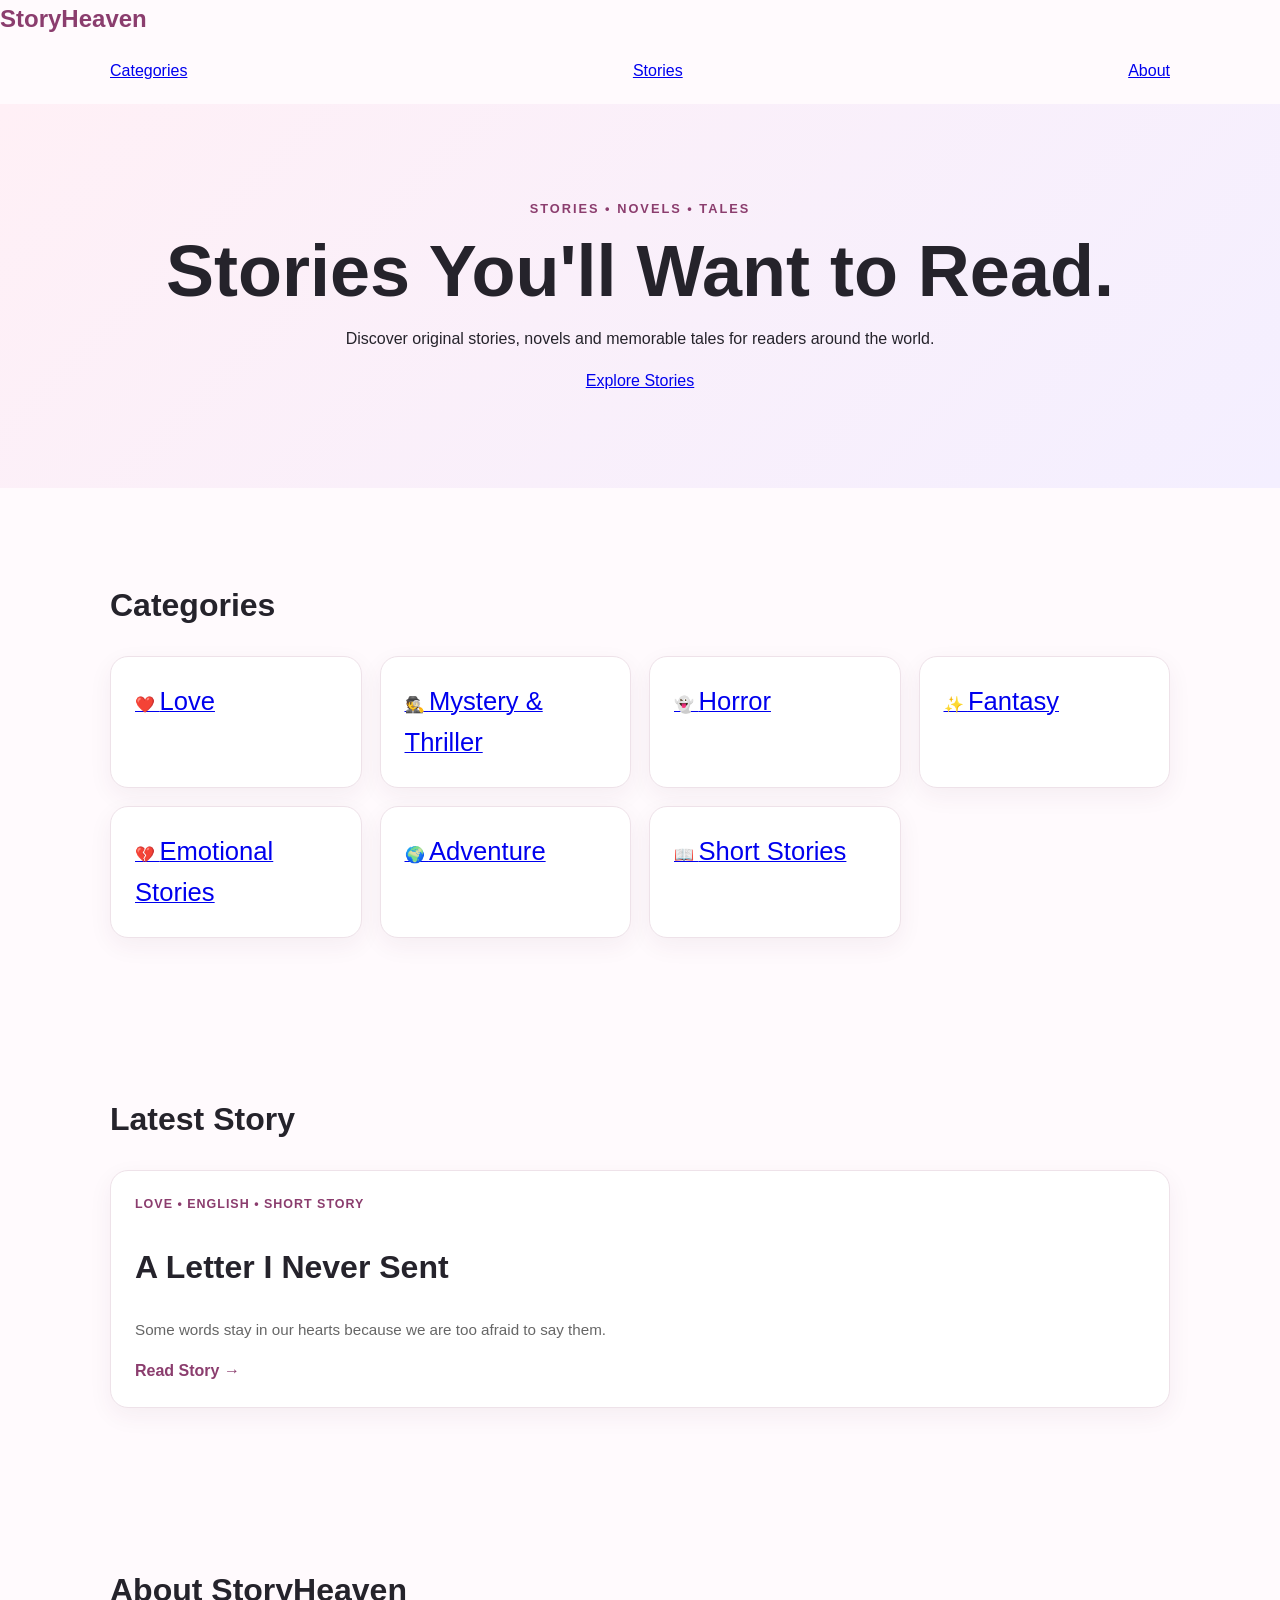
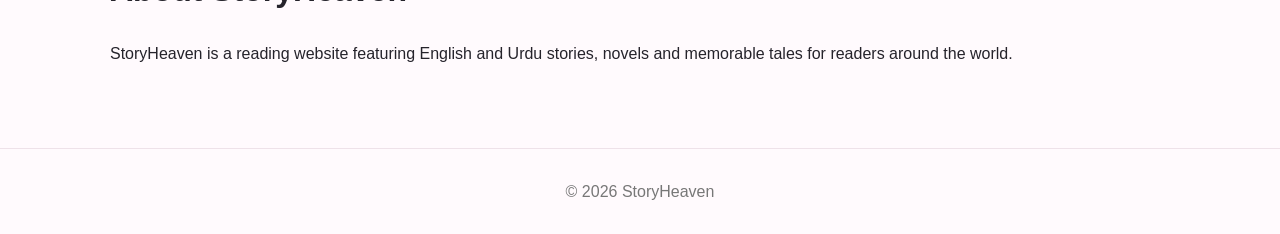
==== index.html @ baed0ac0 "Add files via upload" ====
<!DOCTYPE html>
<html lang="en">
<head>
  <meta charset="UTF-8">
  <meta name="viewport" content="width=device-width, initial-scale=1.0">
  <title>StoryHeaven | English & Urdu Stories</title>
  <meta name="description" content="StoryHeaven — English and Urdu stories, novels and unforgettable tales.">
  <link rel="stylesheet" href="style.css">
</head>
<body>

<header class="container nav">
  <div class="logo">StoryHeaven</div>

  <nav>
    <a href="#categories">Categories</a>
    <a href="#stories">Stories</a>
    <a href="#about">About</a>
  </nav>
</header>

<section class="hero">
  <div class="container">
    <div class="eyebrow">STORIES • NOVELS • TALES</div>

    <h1>Stories You'll Want to Read.</h1>

    <p>
      Discover original stories, novels and memorable tales for readers around the world.
    </p>

    <a class="button" href="#stories">Explore Stories</a>
  </div>
</section>

<section class="section" id="categories">
  <div class="container">
    <h2>Categories</h2>

    <div class="grid">

      <a href="categories.html?cat=Love" class="card category">
        ❤️ <span>Love</span>
      </a>

      <a href="categories.html?cat=Mystery%20%26%20Thriller" class="card category">
        🕵️ <span>Mystery & Thriller</span>
      </a>

      <a href="categories.html?cat=Horror" class="card category">
        👻 <span>Horror</span>
      </a>

      <a href="categories.html?cat=Fantasy" class="card category">
        ✨ <span>Fantasy</span>
      </a>

      <a href="categories.html?cat=Emotional%20Stories" class="card category">
        💔 <span>Emotional Stories</span>
      </a>

      <a href="categories.html?cat=Adventure" class="card category">
        🌍 <span>Adventure</span>
      </a>

      <a href="categories.html?cat=Short%20Stories" class="card category">
        📖 <span>Short Stories</span>
      </a>

    </div>
  </div>
</section>

<section class="section alt" id="stories">
  <div class="container">
    <h2>Latest Story</h2>

    <div class="story-card">
      <div class="tag">LOVE • ENGLISH • SHORT STORY</div>

      <h2>A Letter I Never Sent</h2>

      <p>
        Some words stay in our hearts because we are too afraid to say them.
      </p>

      <a href="article-1.html">Read Story →</a>
    </div>
  </div>
</section>

<section class="section" id="about">
  <div class="container narrow">
    <h2>About StoryHeaven</h2>

    <p>
      StoryHeaven is a reading website featuring English and Urdu stories,
      novels and memorable tales for readers around the world.
    </p>
  </div>
</section>

<footer>© 2026 StoryHeaven</footer>

</body>
</html>
---- style.css ----
*{box-sizing:border-box}
html{scroll-behavior:smooth}
body{margin:0;font-family:Arial,sans-serif;color:#25232b;background:#fffafd;line-height:1.6}
nav{max-width:1100px;margin:auto;padding:20px;display:flex;justify-content:space-between;align-items:center}
.logo{font-size:1.5rem;font-weight:800;color:#8b3d6e;text-decoration:none}
.nav-links{display:flex;gap:22px}
.nav-links a{color:#444;text-decoration:none}
.hero{text-align:center;padding:95px 20px;background:linear-gradient(135deg,#fff0f6,#f4efff)}
.eyebrow{font-size:.8rem;font-weight:700;letter-spacing:2px;color:#8b3d6e}
.hero h1{font-size:clamp(2.4rem,7vw,4.5rem);line-height:1.05;margin:15px 0}
.hero>p:not(.eyebrow){max-width:650px;margin:0 auto 25px;color:#555}
.btn{display:inline-block;padding:12px 23px;border-radius:999px;background:#8b3d6e;color:white;text-decoration:none;font-weight:700}
.section{max-width:1100px;margin:auto;padding:65px 20px}
.section h2{font-size:2rem;margin-bottom:25px}
.grid{display:grid;grid-template-columns:repeat(auto-fit,minmax(210px,1fr));gap:18px}
.card,.story-card{background:white;border:1px solid #eee2e9;border-radius:18px;padding:24px;box-shadow:0 8px 25px rgba(80,40,70,.06)}
.card span{font-size:1.6rem}
.card h3{font-size:1.1rem;margin:8px 0 4px}
.card p,.story-card p{color:#666;font-size:.95rem}
.story-card h3{font-size:1.7rem;margin:5px 0}
.story-card a{color:#8b3d6e;font-weight:700;text-decoration:none}
.tag{color:#8b3d6e!important;font-size:.78rem!important;font-weight:700;letter-spacing:1px}
.about{max-width:800px;text-align:center}
footer{text-align:center;padding:30px 20px;color:#777;border-top:1px solid #eee2e9}
@media(max-width:600px){nav{padding:16px}.nav-links{gap:10px;font-size:.82rem}.hero{padding:70px 18px}}
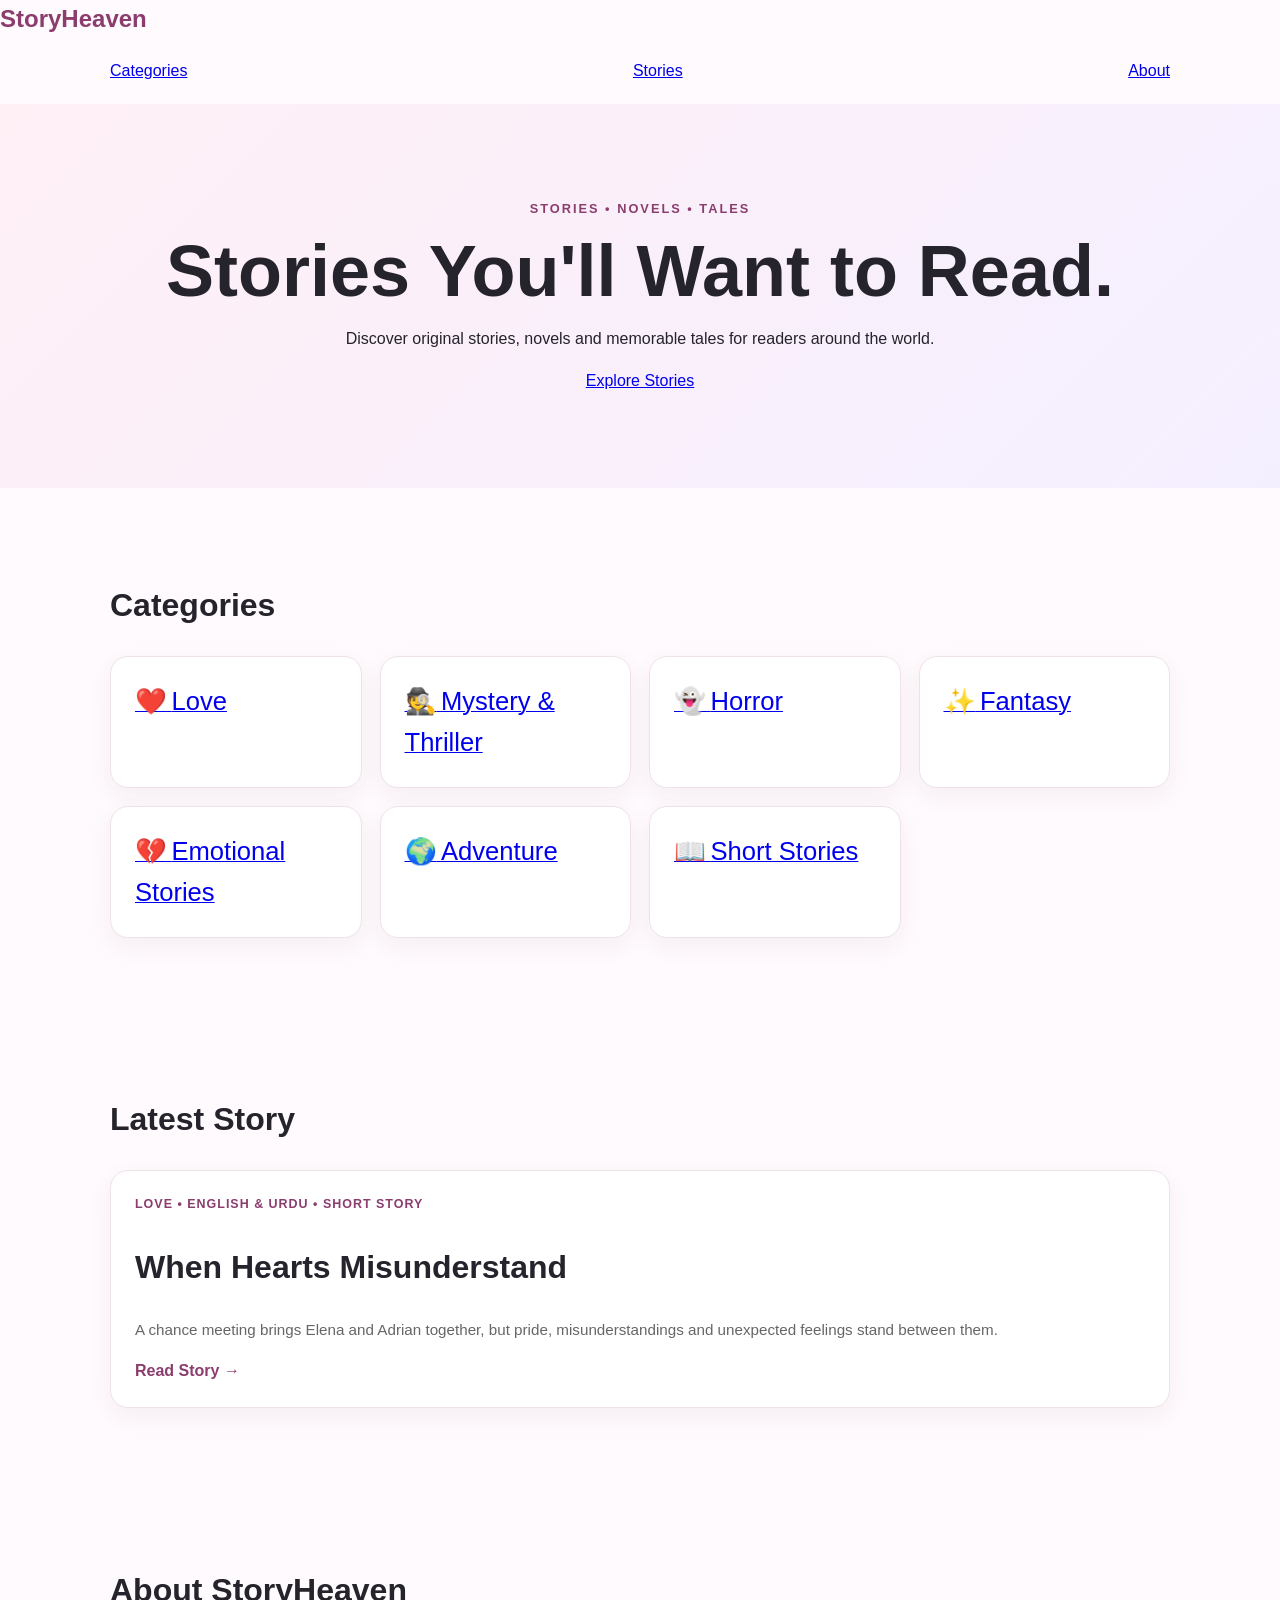
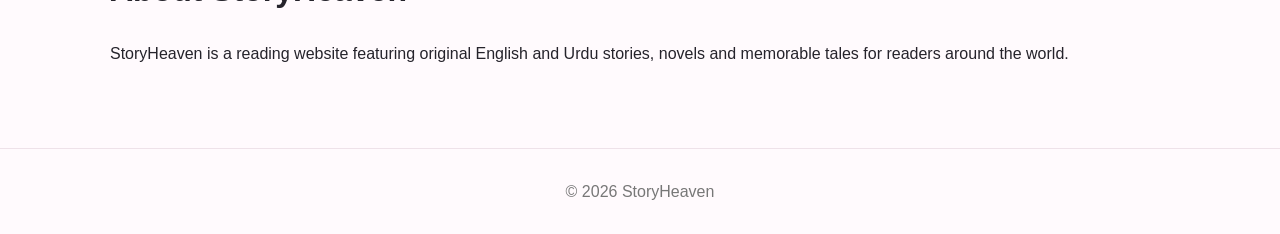
==== commit 09cf9dff: "Update index.html" ====
--- a/index.html
+++ b/index.html
@@ -3,24 +3,32 @@
 <head>
   <meta charset="UTF-8">
   <meta name="viewport" content="width=device-width, initial-scale=1.0">
+
   <title>StoryHeaven | English & Urdu Stories</title>
-  <meta name="description" content="StoryHeaven — English and Urdu stories, novels and unforgettable tales.">
+
+  <meta name="description" content="Discover beautiful English and Urdu stories, love stories, novels and unforgettable tales on StoryHeaven.">
+
   <link rel="stylesheet" href="style.css">
 </head>
+
 <body>
 
-<header class="container nav">
-  <div class="logo">StoryHeaven</div>
+<header class="nav">
+  <div class="container nav-inner">
+    <div class="logo">StoryHeaven</div>
 
-  <nav>
-    <a href="#categories">Categories</a>
-    <a href="#stories">Stories</a>
-    <a href="#about">About</a>
-  </nav>
+    <nav>
+      <a href="#categories">Categories</a>
+      <a href="#stories">Stories</a>
+      <a href="#about">About</a>
+    </nav>
+  </div>
 </header>
+
 
 <section class="hero">
   <div class="container">
+
     <div class="eyebrow">STORIES • NOVELS • TALES</div>
 
     <h1>Stories You'll Want to Read.</h1>
@@ -30,77 +38,106 @@
     </p>
 
     <a class="button" href="#stories">Explore Stories</a>
+
   </div>
 </section>
 
+
 <section class="section" id="categories">
+
   <div class="container">
+
     <h2>Categories</h2>
 
     <div class="grid">
 
       <a href="categories.html?cat=Love" class="card category">
-        ❤️ <span>Love</span>
+        <span class="emoji">❤️</span>
+        <span>Love</span>
       </a>
 
       <a href="categories.html?cat=Mystery%20%26%20Thriller" class="card category">
-        🕵️ <span>Mystery & Thriller</span>
+        <span class="emoji">🕵️</span>
+        <span>Mystery & Thriller</span>
       </a>
 
       <a href="categories.html?cat=Horror" class="card category">
-        👻 <span>Horror</span>
+        <span class="emoji">👻</span>
+        <span>Horror</span>
       </a>
 
       <a href="categories.html?cat=Fantasy" class="card category">
-        ✨ <span>Fantasy</span>
+        <span class="emoji">✨</span>
+        <span>Fantasy</span>
       </a>
 
       <a href="categories.html?cat=Emotional%20Stories" class="card category">
-        💔 <span>Emotional Stories</span>
+        <span class="emoji">💔</span>
+        <span>Emotional Stories</span>
       </a>
 
       <a href="categories.html?cat=Adventure" class="card category">
-        🌍 <span>Adventure</span>
+        <span class="emoji">🌍</span>
+        <span>Adventure</span>
       </a>
 
       <a href="categories.html?cat=Short%20Stories" class="card category">
-        📖 <span>Short Stories</span>
+        <span class="emoji">📖</span>
+        <span>Short Stories</span>
       </a>
 
     </div>
+
   </div>
+
 </section>
 
+
 <section class="section alt" id="stories">
+
   <div class="container">
+
     <h2>Latest Story</h2>
 
     <div class="story-card">
-      <div class="tag">LOVE • ENGLISH • SHORT STORY</div>
 
-      <h2>A Letter I Never Sent</h2>
+      <div class="tag">LOVE • ENGLISH & URDU • SHORT STORY</div>
+
+      <h2>When Hearts Misunderstand</h2>
 
       <p>
-        Some words stay in our hearts because we are too afraid to say them.
+        A chance meeting brings Elena and Adrian together, but pride,
+        misunderstandings and unexpected feelings stand between them.
       </p>
 
       <a href="article-1.html">Read Story →</a>
+
     </div>
+
   </div>
+
 </section>
 
+
 <section class="section" id="about">
+
   <div class="container narrow">
+
     <h2>About StoryHeaven</h2>
 
     <p>
-      StoryHeaven is a reading website featuring English and Urdu stories,
-      novels and memorable tales for readers around the world.
+      StoryHeaven is a reading website featuring original English and Urdu
+      stories, novels and memorable tales for readers around the world.
     </p>
+
   </div>
+
 </section>
 
-<footer>© 2026 StoryHeaven</footer>
+
+<footer>
+  © 2026 StoryHeaven
+</footer>
 
 </body>
 </html>
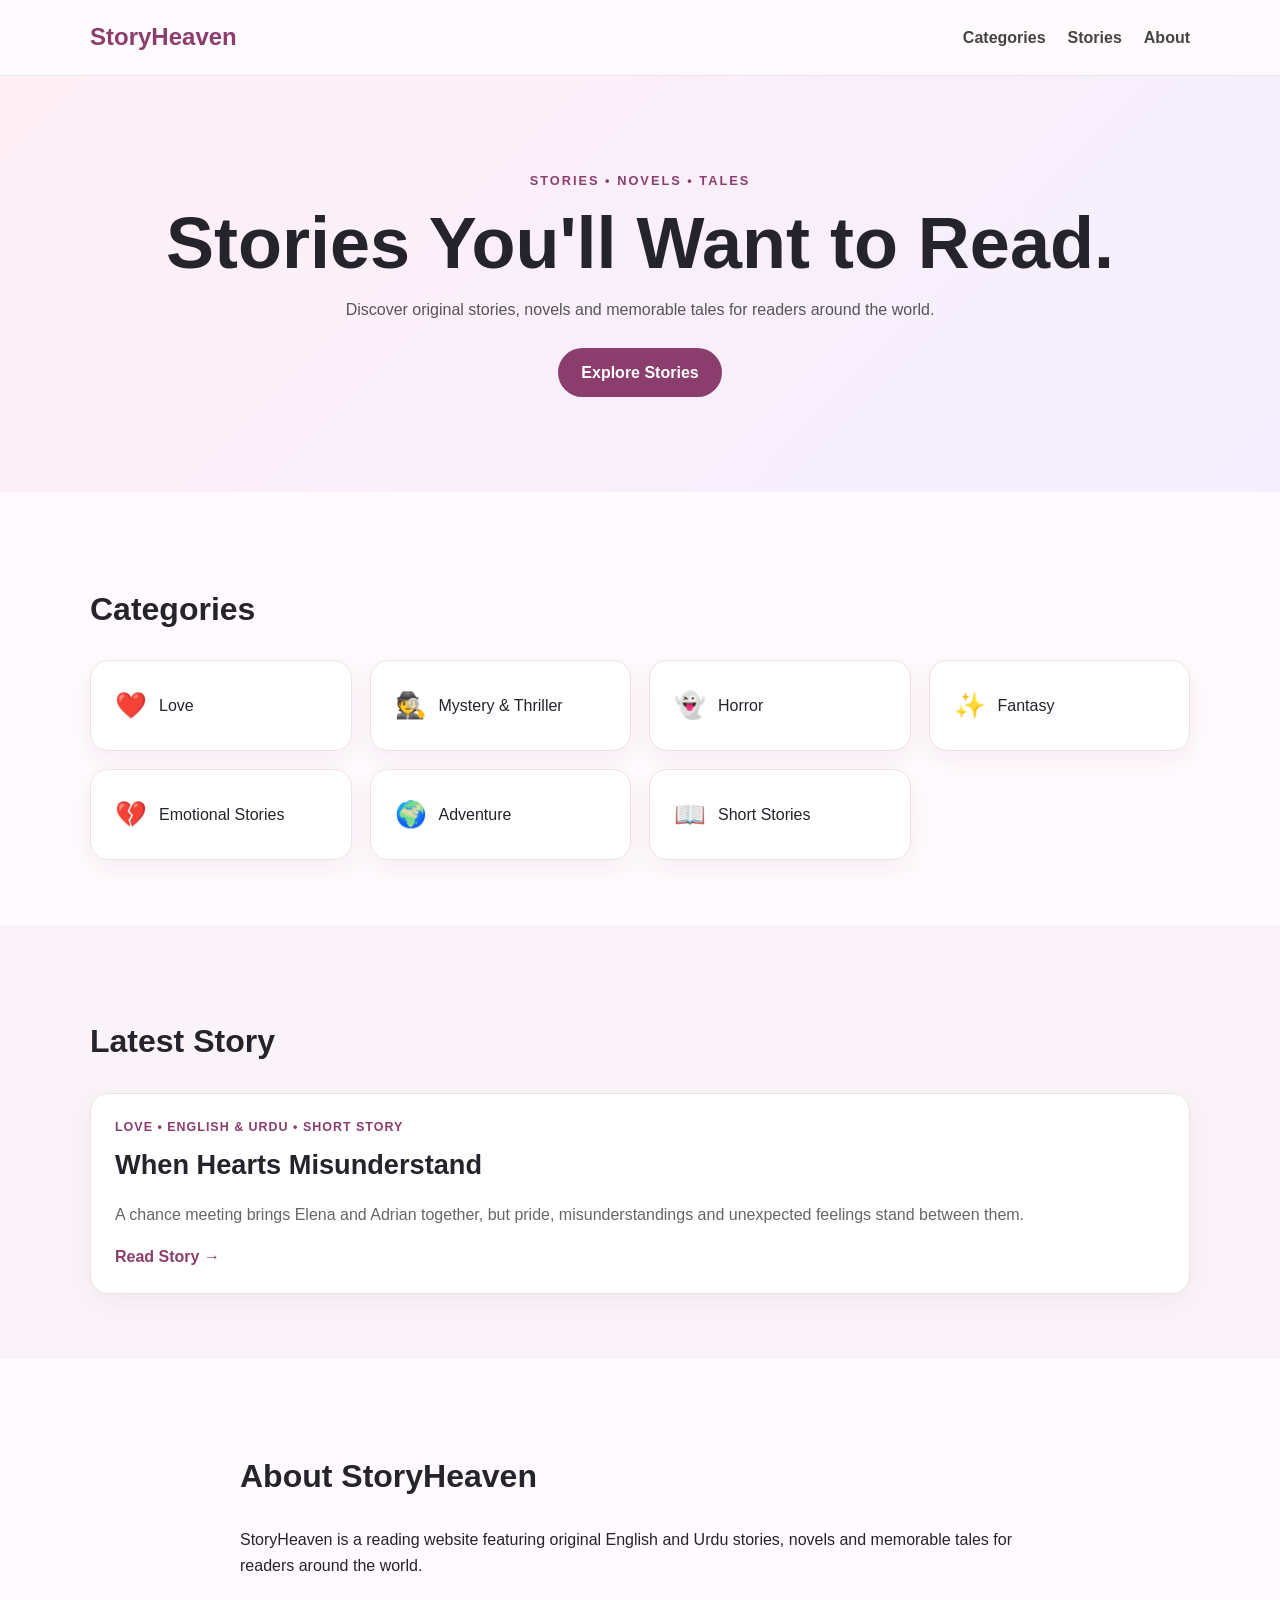
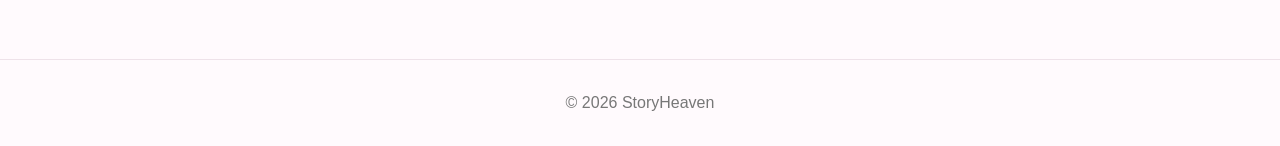
==== commit 26b6529b: "Update index.html" ====
--- a/index.html
+++ b/index.html
@@ -110,7 +110,7 @@
         misunderstandings and unexpected feelings stand between them.
       </p>
 
-      <a href="article-1.html">Read Story →</a>
+      <a href="when-hearts-misunderstand.html">Read Story →</a>
 
     </div>
 
--- a/style.css
+++ b/style.css
@@ -1,25 +1,218 @@
-*{box-sizing:border-box}
-html{scroll-behavior:smooth}
-body{margin:0;font-family:Arial,sans-serif;color:#25232b;background:#fffafd;line-height:1.6}
-nav{max-width:1100px;margin:auto;padding:20px;display:flex;justify-content:space-between;align-items:center}
-.logo{font-size:1.5rem;font-weight:800;color:#8b3d6e;text-decoration:none}
-.nav-links{display:flex;gap:22px}
-.nav-links a{color:#444;text-decoration:none}
-.hero{text-align:center;padding:95px 20px;background:linear-gradient(135deg,#fff0f6,#f4efff)}
-.eyebrow{font-size:.8rem;font-weight:700;letter-spacing:2px;color:#8b3d6e}
-.hero h1{font-size:clamp(2.4rem,7vw,4.5rem);line-height:1.05;margin:15px 0}
-.hero>p:not(.eyebrow){max-width:650px;margin:0 auto 25px;color:#555}
-.btn{display:inline-block;padding:12px 23px;border-radius:999px;background:#8b3d6e;color:white;text-decoration:none;font-weight:700}
-.section{max-width:1100px;margin:auto;padding:65px 20px}
-.section h2{font-size:2rem;margin-bottom:25px}
-.grid{display:grid;grid-template-columns:repeat(auto-fit,minmax(210px,1fr));gap:18px}
-.card,.story-card{background:white;border:1px solid #eee2e9;border-radius:18px;padding:24px;box-shadow:0 8px 25px rgba(80,40,70,.06)}
-.card span{font-size:1.6rem}
-.card h3{font-size:1.1rem;margin:8px 0 4px}
-.card p,.story-card p{color:#666;font-size:.95rem}
-.story-card h3{font-size:1.7rem;margin:5px 0}
-.story-card a{color:#8b3d6e;font-weight:700;text-decoration:none}
-.tag{color:#8b3d6e!important;font-size:.78rem!important;font-weight:700;letter-spacing:1px}
-.about{max-width:800px;text-align:center}
-footer{text-align:center;padding:30px 20px;color:#777;border-top:1px solid #eee2e9}
-@media(max-width:600px){nav{padding:16px}.nav-links{gap:10px;font-size:.82rem}.hero{padding:70px 18px}}
+* {
+  box-sizing: border-box;
+}
+
+html {
+  scroll-behavior: smooth;
+}
+
+body {
+  margin: 0;
+  font-family: Arial, sans-serif;
+  color: #25232b;
+  background: #fffafd;
+  line-height: 1.6;
+}
+
+.container {
+  width: min(1100px, calc(100% - 40px));
+  margin: auto;
+}
+
+
+/* NAVIGATION */
+
+.nav {
+  background: #fffafd;
+  border-bottom: 1px solid #eee2e9;
+}
+
+.nav-inner {
+  min-height: 75px;
+  display: flex;
+  justify-content: space-between;
+  align-items: center;
+}
+
+.logo {
+  font-size: 1.5rem;
+  font-weight: 800;
+  color: #8b3d6e;
+}
+
+nav {
+  display: flex;
+  gap: 22px;
+}
+
+nav a {
+  color: #444;
+  text-decoration: none;
+  font-weight: 600;
+}
+
+nav a:hover {
+  color: #8b3d6e;
+}
+
+
+/* HERO */
+
+.hero {
+  text-align: center;
+  padding: 95px 20px;
+  background: linear-gradient(135deg, #fff0f6, #f4efff);
+}
+
+.eyebrow {
+  font-size: .8rem;
+  font-weight: 700;
+  letter-spacing: 2px;
+  color: #8b3d6e;
+}
+
+.hero h1 {
+  font-size: clamp(2.4rem, 7vw, 4.5rem);
+  line-height: 1.05;
+  margin: 15px 0;
+}
+
+.hero p {
+  max-width: 650px;
+  margin: 0 auto 25px;
+  color: #555;
+}
+
+.button {
+  display: inline-block;
+  padding: 12px 23px;
+  border-radius: 999px;
+  background: #8b3d6e;
+  color: white;
+  text-decoration: none;
+  font-weight: 700;
+}
+
+.button:hover {
+  opacity: .9;
+}
+
+
+/* SECTIONS */
+
+.section {
+  padding: 65px 0;
+}
+
+.section h2 {
+  font-size: 2rem;
+  margin-bottom: 25px;
+}
+
+.alt {
+  background: #faf4f8;
+}
+
+
+/* CATEGORY CARDS */
+
+.grid {
+  display: grid;
+  grid-template-columns: repeat(auto-fit, minmax(210px, 1fr));
+  gap: 18px;
+}
+
+.card,
+.story-card {
+  background: white;
+  border: 1px solid #eee2e9;
+  border-radius: 18px;
+  padding: 24px;
+  box-shadow: 0 8px 25px rgba(80, 40, 70, .06);
+}
+
+.category {
+  display: flex;
+  align-items: center;
+  gap: 12px;
+  color: #25232b;
+  text-decoration: none;
+  transition: transform .2s ease, box-shadow .2s ease;
+}
+
+.category:hover {
+  transform: translateY(-3px);
+  box-shadow: 0 12px 30px rgba(80, 40, 70, .1);
+}
+
+.emoji {
+  font-size: 1.6rem;
+}
+
+
+/* STORY CARD */
+
+.story-card h2 {
+  font-size: 1.7rem;
+  margin: 5px 0 10px;
+}
+
+.story-card p {
+  color: #666;
+}
+
+.story-card a {
+  color: #8b3d6e;
+  font-weight: 700;
+  text-decoration: none;
+}
+
+.tag {
+  color: #8b3d6e;
+  font-size: .78rem;
+  font-weight: 700;
+  letter-spacing: 1px;
+}
+
+
+/* ABOUT */
+
+.narrow {
+  max-width: 800px;
+}
+
+
+/* FOOTER */
+
+footer {
+  text-align: center;
+  padding: 30px 20px;
+  color: #777;
+  border-top: 1px solid #eee2e9;
+}
+
+
+/* MOBILE */
+
+@media (max-width: 600px) {
+
+  .container {
+    width: min(100% - 30px, 1100px);
+  }
+
+  .nav-inner {
+    flex-direction: column;
+    gap: 10px;
+    padding: 16px 0;
+  }
+
+  nav {
+    gap: 14px;
+    font-size: .85rem;
+  }
+
+  .hero {
+    padding: 70px 18px;
+  }
+
+}
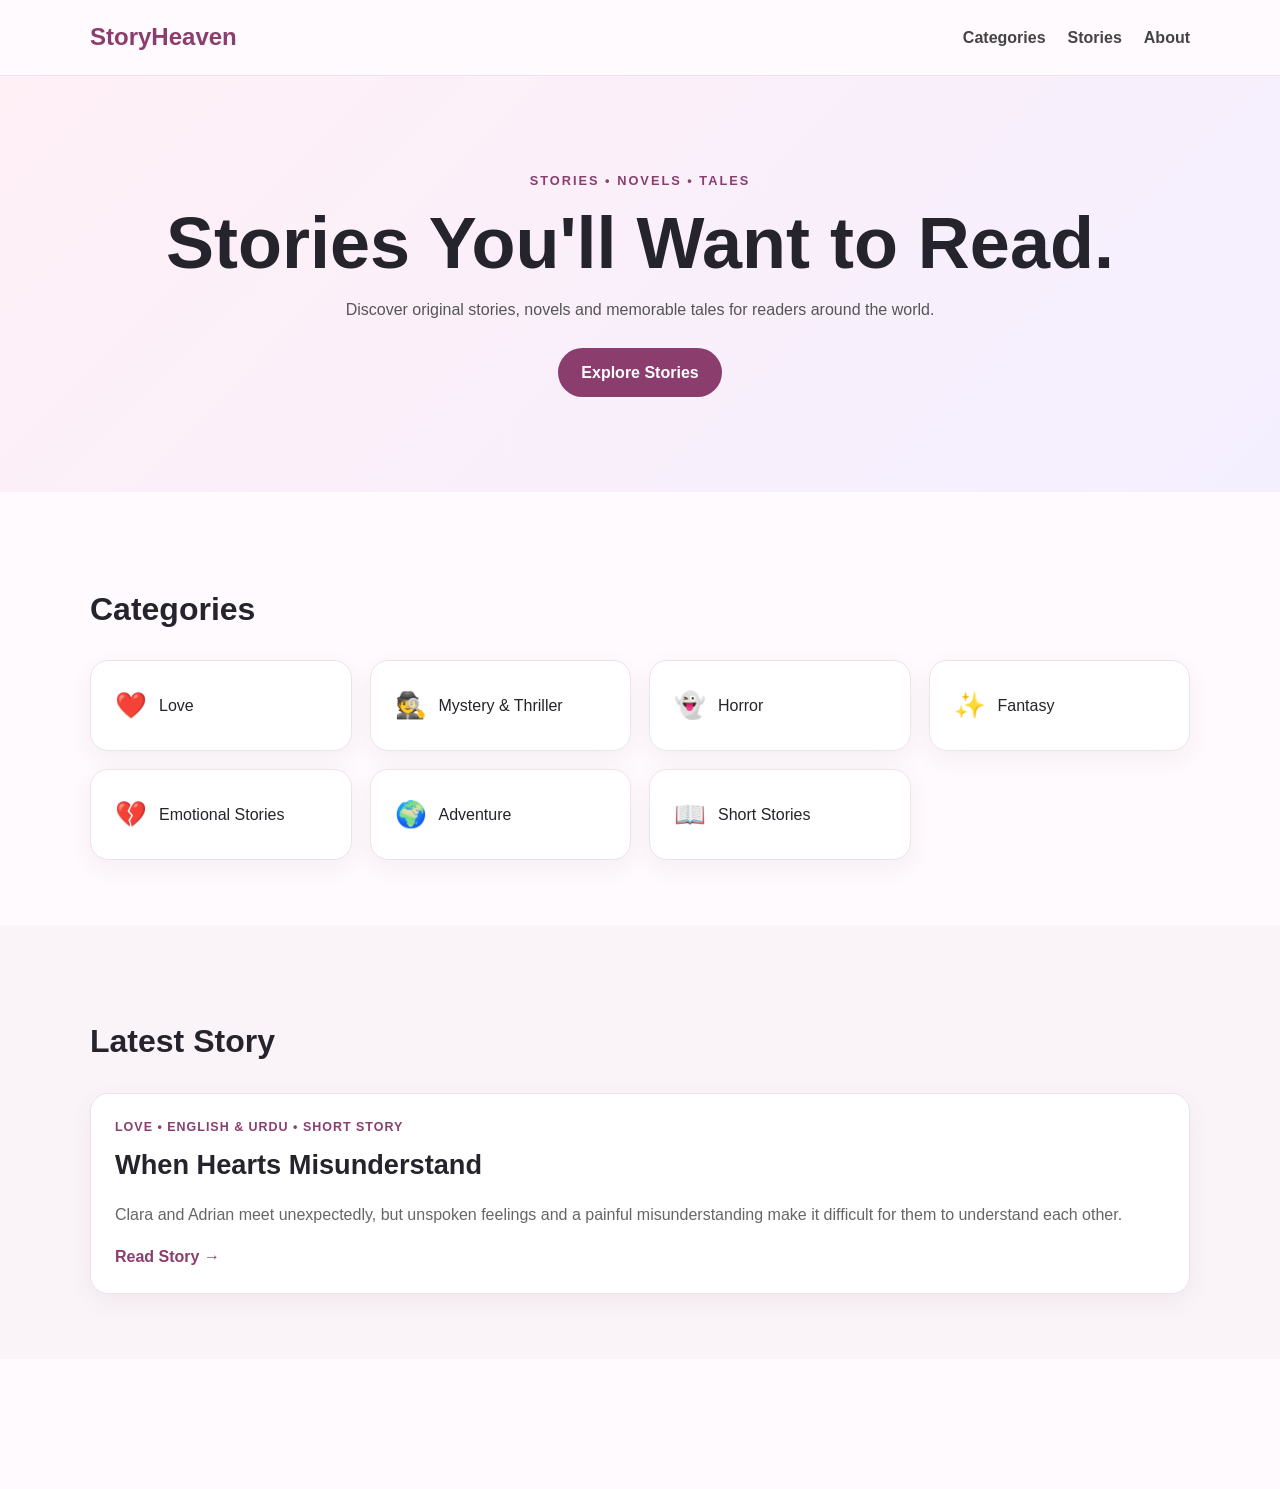
==== commit b263dccf: "Update index.html" ====
--- a/index.html
+++ b/index.html
@@ -1,5 +1,6 @@
 <!DOCTYPE html>
 <html lang="en">
+
 <head>
   <meta charset="UTF-8">
   <meta name="viewport" content="width=device-width, initial-scale=1.0">
@@ -15,6 +16,7 @@
 
 <header class="nav">
   <div class="container nav-inner">
+
     <div class="logo">StoryHeaven</div>
 
     <nav>
@@ -22,11 +24,13 @@
       <a href="#stories">Stories</a>
       <a href="#about">About</a>
     </nav>
+
   </div>
 </header>
 
 
 <section class="hero">
+
   <div class="container">
 
     <div class="eyebrow">STORIES • NOVELS • TALES</div>
@@ -40,6 +44,7 @@
     <a class="button" href="#stories">Explore Stories</a>
 
   </div>
+
 </section>
 
 
@@ -106,8 +111,8 @@
       <h2>When Hearts Misunderstand</h2>
 
       <p>
-        A chance meeting brings Elena and Adrian together, but pride,
-        misunderstandings and unexpected feelings stand between them.
+        Clara and Adrian meet unexpectedly, but unspoken feelings and a painful
+        misunderstanding make it difficult for them to understand each other.
       </p>
 
       <a href="when-hearts-misunderstand.html">Read Story →</a>
@@ -120,24 +125,3 @@
 
 
 <section class="section" id="about">
-
-  <div class="container narrow">
-
-    <h2>About StoryHeaven</h2>
-
-    <p>
-      StoryHeaven is a reading website featuring original English and Urdu
-      stories, novels and memorable tales for readers around the world.
-    </p>
-
-  </div>
-
-</section>
-
-
-<footer>
-  © 2026 StoryHeaven
-</footer>
-
-</body>
-</html>
